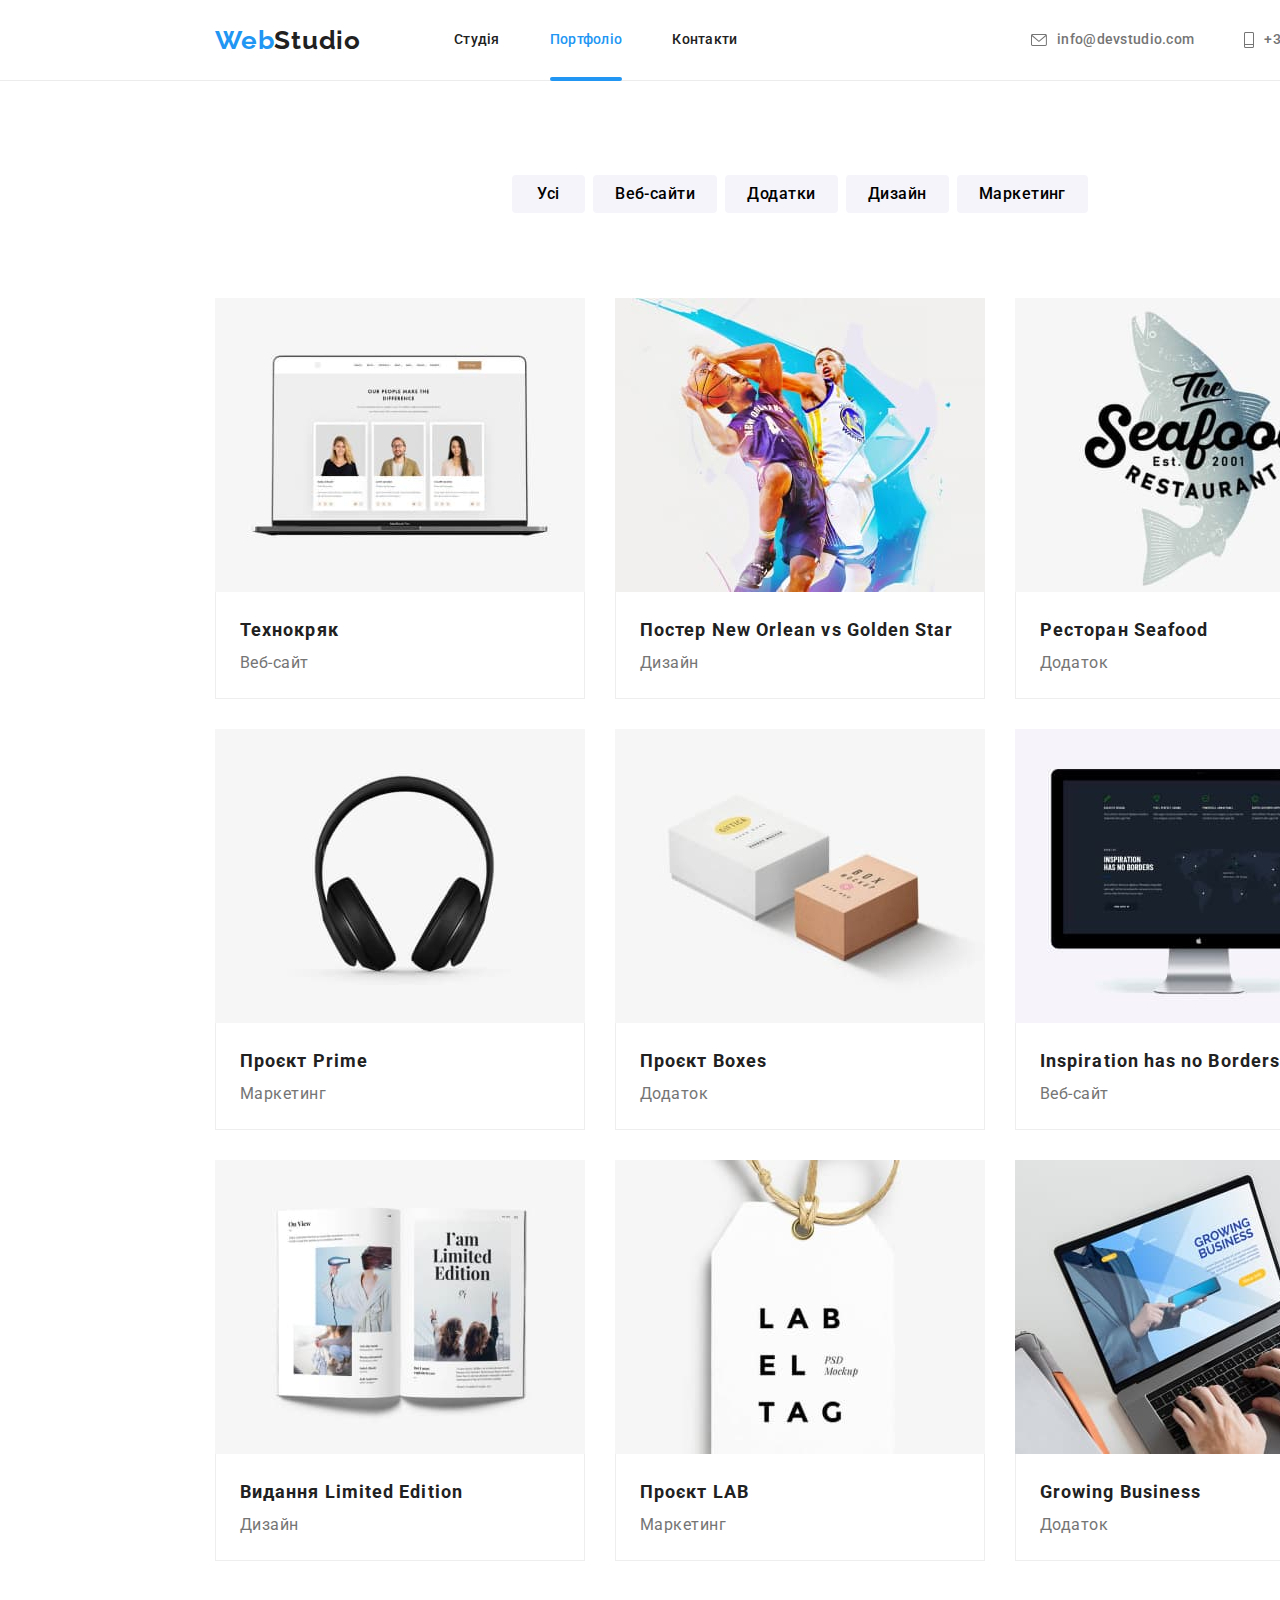
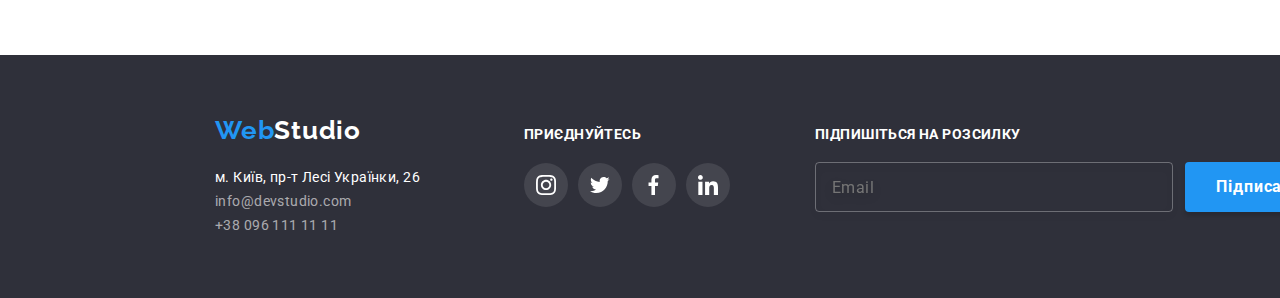
==== portfolio.html @ 8584653d "start" ====
<!DOCTYPE html>
<html lang="uk">
  <head>
    <meta charset="UTF-8" />
    <meta http-equiv="X-UA-Compatible" content="IE=edge" />
    <meta name="viewport" content="width=device-width, initial-scale=1.0" />
    <title>Студія</title>
    <link
      href="https://fonts.googleapis.com/css2?family=Raleway:wght@700&family=Roboto:wght@400;500;700;900&display=swap"
      rel="stylesheet"
    />
    <link
      rel="stylesheet"
      href="https://cdnjs.cloudflare.com/ajax/libs/modern-normalize/1.1.0/modern-normalize.min.css"
    />
    <link rel="stylesheet" href="./css/main.min.css" />
  </head>
  <body>

    <!-------------------------- Header *** Меню навігації ------------------------->

    <header class="header">
      <div class="header__container">
        <a href="./index.html" class="logo"
          ><span class="logo--accent">Web</span>Studio</a
        >
        <nav>
          <ul class="list nav">
            <li class="nav__item">
              <a href="./index.html" class="nav__link">Студія</a>
            </li>
            <li class="nav__item">
              <a href="./portfolio.html" class="nav__link nav__link--current"
                >Портфоліо</a
              >
            </li>
            <li class="nav__item"><a href="" class="nav__link">Контакти</a></li>
          </ul>
        </nav>

        <ul class="list contacts-head">
          <li class="contacts-head__item">
            <a href="mailto:info@devstudio.com" class="contacts-head__link">
              <svg class="contacts-head__icon" width="16" height="12">
                <use href="./images/icons.svg#icon-envelope"></use>
              </svg>
              info@devstudio.com
            </a>
          </li>
          <li class="contacts-head__item">
            <a href="tel:+380961111111" class="contacts-head__link">
              <svg class="contacts-head__icon" width="10" height="16">
                <use href="./images/icons.svg#icon-mobile"></use>
              </svg>
              +38 096 111 11 11
            </a>
          </li>
        </ul>
      </div>
    </header>
    <main>

      <!-------------------------- Filter *** Фільтри - 5 кнопок -------------------------------->

      <section class="projects-section">
        <div class="filter">
          <h1 hidden>Наші проєкти</h1>
          <ul class="filter__list">
            <li class="filter__item">
              <button type="button" class="filter__button">Усі</button>
            </li>
            <li class="filter__item">
              <button type="button" class="filter__button">Веб-сайти</button>
            </li>
            <li class="filter__item">
              <button type="button" class="filter__button">Додатки</button>
            </li>
            <li class="filter__item">
              <button type="button" class="filter__button">Дизайн</button>
            </li>
            <li class="filter__item">
              <button type="button" class="filter__button">Маркетинг</button>
            </li>
          </ul>
        </div>
<!-------------------------------- Portfolio ------------------------------------------->

        <div class="projects">
          <ul class="projects__list">
            <li class="projects__item">
              <a href="" class="projects__link">
                <!-- Картинка 1 -->
                <div class="projects__thumb">
                  <img
                    src="./images/tehnocryak.jpg"
                    alt="Технокряк"
                    width="370"
                    height="294"
                    class="projects__img"
                  />
                  <p class="projects__overlay">
                    Ресурс пропонує комплексні пропозиції з різним рівнем
                    функціоналу та сервісів. Все це дозволить відвідувачу
                    отримати вичерпні відомості про компанію чи приватну особу.
                  </p>
                </div>
                <div class="projects__border">
                  <h2 class="projects__title">Технокряк</h2>
                  <p class="projects__text">Веб-сайт</p>
                </div>
              </a>
            </li>
            <li class="projects__item">
              <a href="" class="projects__link">
                <!-- Картинка 2 -->
                <div class="projects__thumb">
                  <img
                    src="./images/poster.jpg"
                    alt="New Orlean vs Golden Star"
                    width="370"
                    height="294"
                    class="projects__img"
                  />
                  <p class="projects__overlay">
                    Ресурс пропонує комплексні пропозиції з різним рівнем
                    функціоналу та сервісів. Все це дозволить відвідувачу
                    отримати вичерпні відомості про компанію чи приватну особу.
                  </p>
                </div>
                <div class="projects__border">
                  <h2 class="projects__title">
                    Постер New Orlean vs Golden Star
                  </h2>
                  <p class="projects__text">Дизайн</p>
                </div>
              </a>
            </li>
            <li class="projects__item">
              <a href="" class="projects__link">
                <!-- Картинка 3 -->
                <div class="projects__thumb">
                  <img
                    src="./images/restaurant.jpg"
                    alt="Ресторан Seafood"
                    width="370"
                    height="294"
                    class="projects__img"
                  />
                  <p class="projects__overlay">
                    Ресурс пропонує комплексні пропозиції з різним рівнем
                    функціоналу та сервісів. Все це дозволить відвідувачу
                    отримати вичерпні відомості про компанію чи приватну особу.
                  </p>
                </div>
                <div class="projects__border">
                  <h2 class="projects__title">Ресторан Seafood</h2>
                  <p class="projects__text">Додаток</p>
                </div>
              </a>
            </li>
            <li class="projects__item">
              <a href="" class="projects__link">
                <!-- Картинка 4 -->
                <div class="projects__thumb">
                  <img
                    src="./images/prime.jpg"
                    alt="Проєкт Prime"
                    width="370"
                    height="294"
                    class="projects__img"
                  />
                  <p class="projects__overlay">
                    Ресурс пропонує комплексні пропозиції з різним рівнем
                    функціоналу та сервісів. Все це дозволить відвідувачу
                    отримати вичерпні відомості про компанію чи приватну особу.
                  </p>
                </div>
                <div class="projects__border">
                  <h2 class="projects__title">Проєкт Prime</h2>
                  <p class="projects__text">Маркетинг</p>
                </div>
              </a>
            </li>
            <li class="projects__item">
              <a href="" class="projects__link">
                <!-- Картинка 5 -->
                <div class="projects__thumb">
                  <img
                    src="./images/boxes.jpg"
                    alt="Проєкт Boxes"
                    width="370"
                    height="294"
                    class="projects__img"
                  />
                  <p class="projects__overlay">
                    Ресурс пропонує комплексні пропозиції з різним рівнем
                    функціоналу та сервісів. Все це дозволить відвідувачу
                    отримати вичерпні відомості про компанію чи приватну особу.
                  </p>
                </div>
                <div class="projects__border">
                  <h2 class="projects__title">Проєкт Boxes</h2>
                  <p class="projects__text">Додаток</p>
                </div>
              </a>
            </li>
            <li class="projects__item">
              <a href="" class="projects__link">
                <!-- Картинка 6 -->
                <div class="projects__thumb">
                  <img
                    src="./images/borders.jpg"
                    alt="Inspiration has no Borders"
                    width="370"
                    height="294"
                    class="projects__img"
                  />
                  <p class="projects__overlay">
                    Ресурс пропонує комплексні пропозиції з різним рівнем
                    функціоналу та сервісів. Все це дозволить відвідувачу
                    отримати вичерпні відомості про компанію чи приватну особу.
                  </p>
                </div>
                <div class="projects__border">
                  <h2 class="projects__title">Inspiration has no Borders</h2>
                  <p class="projects__text">Веб-сайт</p>
                </div>
              </a>
            </li>
            <li class="projects__item">
              <a href="" class="projects__link">
                <!-- Картинка 7 -->
                <div class="projects__thumb">
                  <img
                    src="./images/edition.jpg"
                    alt="Видання Limited Edition"
                    width="370"
                    height="294"
                    class="projects__img"
                  />
                  <p class="projects__overlay">
                    Ресурс пропонує комплексні пропозиції з різним рівнем
                    функціоналу та сервісів. Все це дозволить відвідувачу
                    отримати вичерпні відомості про компанію чи приватну особу.
                  </p>
                </div>
                <div class="projects__border">
                  <h2 class="projects__title">Видання Limited Edition</h2>
                  <p class="projects__text">Дизайн</p>
                </div>
              </a>
            </li>
            <li class="projects__item">
              <a href="" class="projects__link">
                <!-- Картинка 8 -->
                <div class="projects__thumb">
                  <img
                    src="./images/lab.jpg"
                    alt="Проєкт LAB"
                    width="370"
                    height="294"
                    class="projects__img"
                  />
                  <p class="projects__overlay">
                    Ресурс пропонує комплексні пропозиції з різним рівнем
                    функціоналу та сервісів. Все це дозволить відвідувачу
                    отримати вичерпні відомості про компанію чи приватну особу.
                  </p>
                </div>
                <div class="projects__border">
                  <h2 class="projects__title">Проєкт LAB</h2>
                  <p class="projects__text">Маркетинг</p>
                </div>
              </a>
            </li>
            <li class="projects__item">
              <a href="" class="projects__link">
                <!-- Картинка 9 -->
                <div class="projects__thumb">
                  <img
                    src="./images/business.jpg"
                    alt="Growing Business"
                    width="370"
                    height="294"
                    class="projects__img"
                  />
                  <p class="projects__overlay">
                    Ресурс пропонує комплексні пропозиції з різним рівнем
                    функціоналу та сервісів. Все це дозволить відвідувачу
                    отримати вичерпні відомості про компанію чи приватну особу.
                  </p>
                </div>
                <div class="projects__border">
                  <h2 class="projects__title">Growing Business</h2>
                  <p class="projects__text">Додаток</p>
                </div>
              </a>
            </li>
          </ul>
        </div>
      </section>
    </main>

        <!----------------------- Футер-Контакти ----------------------------->

    <footer class="page-footer">
      <div class="page-footer__container">
        <!-- Контактні дані -->
        <div class="address">
          <a href="./index.html" class="logo logo--footer">
            <span class="logo--accent">Web</span>Studio</a
          >
          <address>
            <ul class="address__list">
              <li>
                <a
                  href="https://goo.gl/maps/XMncbi9ji453G5f37"
                  target="_blank"
                  rel="noopener noreferrer"
                  class="address__link"
                >
                  м. Київ, пр-т Лесі Українки, 26
                </a>
              </li>
              <li>
                <a href="mailto:info@devstudio.com" class="address__item"
                  >info@devstudio.com</a
                >
              </li>
              <li>
                <a href="tel:+380961111111" class="address__item"
                  >+38 096 111 11 11</a
                >
              </li>
            </ul>
          </address>
        </div>
        <!-- Приєднуйтесь -->
        <div class="join">
          <p class="join__text">Приєднуйтесь</p>
          <ul class="icons">
            <li class="icons__list">
              <a href="" class="icons__link">
                <svg class="icons__svg">
                  <use href="./images/icons.svg#icon-instagram"></use>
                </svg>
              </a>
            </li>
            <li class="icons__list">
              <a href="" class="icons__link">
                <svg class="icons__svg">
                  <use href="./images/icons.svg#icon-twitter"></use>
                </svg>
              </a>
            </li>
            <li class="icons__list">
              <a href="" class="icons__link">
                <svg class="icons__svg">
                  <use href="./images/icons.svg#icon-facebook"></use>
                </svg>
              </a>
            </li>
            <li class="icons__list">
              <a href="" class="icons__link">
                <svg class="icons__svg">
                  <use href="./images/icons.svg#icon-linkedin"></use>
                </svg>
              </a>
            </li>
          </ul>
        </div>
        <!-- Підписка в футері -->
        <div class="subscription">
          <p class="subscription__text">Підпишіться на розсилку</p>
          <form class="subscription__form">
            <input
              class="subscription__input"
              name="user-email"
              type="email"
              placeholder="Email"
            />
            <button class="subscription__button" type="submit">
              Підписатися
              <svg class="subscription__icon">
                <use href="./images/icons.svg#icon-send"></use>
              </svg>
            </button>
          </form>
        </div>
      </div>
    </footer>
  </body>
</html>
---- css/main.min.css ----
.projects,.filter,.page-footer__container,.clients__list,.team__list,.services__list,.benefits__list,.header__container{display:flex;width:1200px;padding-left:15px;padding-right:15px;margin:0 auto;align-items:center;justify-content:center}.clients__list,.team__list,.services__list,.benefits__list,.contacts-head,.nav{display:flex;margin-top:0;margin-bottom:0;list-style:none}.projects-section,.clients,.team,.services,.benefits{padding-top:94px;padding-bottom:94px}.clients__title,.team__title,.services__title{margin-top:0;margin-bottom:50px;font-size:36px;line-height:1.17;text-align:center;letter-spacing:.03em}body{display:block;width:1600px;margin-left:auto;margin-right:auto;color:var(--primary-text-color);font-family:"Roboto",-apple-system,BlinkMacSystemFont,roboto,arial,sans-serif}h1,h2,h3,h4,h5,h6,p,ul{margin:0;padding:0}.header{border-bottom:1px solid #ececec}.logo{font-family:Raleway;text-decoration:none;font-weight:700;font-size:26px;line-height:1.19;letter-spacing:.03em;color:#212121;margin-right:93px}.logo--accent{color:#2196f3}.logo--footer{margin-bottom:20px;color:#fff}.nav{padding-left:0}.nav__item{display:flex;position:relative;margin-left:50px}.nav__item:nth-child(1){margin-left:0}.nav__link{display:block;padding-top:32px;padding-bottom:32px;font-weight:500;font-size:14px;line-height:1.14;text-decoration:none;letter-spacing:.02em;color:#212121;transition:color 250ms cubic-bezier(0.4, 0, 0.2, 1)}.nav__link--current{color:#2196f3}.nav__link--current::after{content:"";position:absolute;bottom:0;right:0;transform:translateY(25%);height:4px;width:100%;background:#2196f3;border-radius:2px}.contacts-head{margin-left:auto}.contacts-head__item{display:flex;position:relative;margin-left:50px}.contacts-head__item:nth-child(1){margin-left:0}.contacts-head__link{display:flex;padding-top:32px;padding-bottom:32px;font-weight:500;font-size:14px;line-height:1.14;text-decoration:none;color:#757575;letter-spacing:.02em;align-items:center}.contacts-head__link:hover,.contacts-head__link:focus{color:#2196f3}.contacts-head__icon{fill:currentColor;margin-right:10px;padding:0;margin-bottom:0;transition:color 250ms cubic-bezier(0.4, 0, 0.2, 1)}.contacts-head__icon:hover,.contacts-head__icon:focus{fill:#2196f3}.hero{max-width:1600px;padding:200px 0;height:600px;background-color:#c4c4c4;background-image:linear-gradient(to right, rgba(47, 48, 58, 0.4), rgba(47, 48, 58, 0.4)),url("../images/hero-photo.jpg");background-repeat:no-repeat;text-align:center}.hero__title{max-width:696px;margin:0 auto 30px;color:#fff;text-transform:uppercase;font-weight:900;font-size:44px;line-height:1.36;letter-spacing:.06em}.hero__button{padding:10px 32px;background-color:#2196f3;color:#fff;font-weight:700;font-size:16px;line-height:1.88;letter-spacing:.06em;font-family:inherit;cursor:pointer;box-shadow:0px 4px 4px rgba(0,0,0,.15);border-radius:4px;border:none;transition:background-color 250ms cubic-bezier(0.4, 0, 0.2, 1)}.hero__button:hover,.hero__button:focus{background-color:#188ce8}.benefits{padding-bottom:0}.benefits__list{align-items:start}.benefits__item{width:270px;padding:0;margin-left:30px}.benefits__item:nth-child(1){margin-left:0}.benefits__icons-container{display:flex;background-color:#f5f4fa;width:270px;height:120px;margin-bottom:30px}.benefits__icon{display:block;margin:auto;width:70px;height:70px}.benefits__title{margin-top:0;margin-bottom:10px;font-size:14px;line-height:1.14;text-transform:uppercase;letter-spacing:.03em}.benefits__text{margin-top:0;margin-bottom:0;color:#757575;font-size:14px;line-height:1.71;letter-spacing:.03em}.services__item{position:relative;margin-left:30px}.services__item:nth-child(1){margin-left:0}.services__img{display:block}.services__text{position:absolute;width:100%;bottom:0;padding-top:27px;padding-bottom:27px;font-weight:700;font-size:14px;line-height:16px;text-align:center;letter-spacing:.03em;text-transform:uppercase;color:#fff;background-color:rgba(47,48,58,.8)}.team{background-color:#f5f4fa}.team__item{background:#fff;box-shadow:0px 1px 3px rgba(0,0,0,.12),0px 1px 1px rgba(0,0,0,.14),0px 2px 1px rgba(0,0,0,.2);border-radius:0px 0px 4px 4px;text-align:center;padding-bottom:30px;margin-left:30px}.team__item:nth-child(1){margin-left:0}.team__img{margin-bottom:30px}.team__name{margin-top:0;margin-bottom:10px;font-weight:500;font-size:16px;line-height:1.19;letter-spacing:.03em}.team__direct{margin-top:0;margin-bottom:16px;font-size:16px;line-height:1.19;letter-spacing:.03em}.icons{display:flex;margin-left:auto;margin-right:auto;padding-left:32px;padding-right:32px;list-style:none}.join .icons{padding-left:0;padding-right:0}.icons__list{border-radius:50%;margin-left:10px}.icons__list:nth-child(1){margin-left:0}.icons__link{display:flex;align-items:center;justify-content:center;margin:0 auto;text-decoration:none;width:44px;height:44px;color:#afb1b8;border-radius:50%;transition:background-color 250ms cubic-bezier(0.4, 0, 0.2, 1),color 250ms cubic-bezier(0.4, 0, 0.2, 1)}.icons__link:hover,.icons__link:focus{background-color:#2196f3;color:#fff}.join .icons__link{color:#fff;background-color:rgba(255,255,255,.1);border-radius:50%;transition:background-color 250ms cubic-bezier(0.4, 0, 0.2, 1),color 250ms cubic-bezier(0.4, 0, 0.2, 1)}.join .icons__link:hover,.join .icons__link:focus{background-color:#2196f3;color:#fff}.icons__svg{width:20px;height:20px;align-items:center;fill:currentColor}.clients__item{margin-left:30px}.clients__item:nth-child(1){margin-left:0}.clients__link{display:flex;align-items:center;justify-content:center;width:170px;height:92px;color:#afb1b8;border:1px solid;border-radius:4px;transition:color 250ms cubic-bezier(0.4, 0, 0.2, 1)}.clients__link:hover,.clients__link:focus{color:#2196f3}.clients__icon{fill:currentColor}.page-footer{padding-top:60px;padding-bottom:60px;background-color:#2f303a}.page-footer__container{justify-content:start;align-items:baseline}.address{display:flex;flex-direction:column;align-items:start;margin-right:70px;margin-left:0}.address__list{padding-left:0;margin-top:0;margin-bottom:0;font-size:14px;line-height:1.71;letter-spacing:.03em;font-style:normal;list-style:none}.address__link{color:#fff;text-decoration:none;transition:color 250ms cubic-bezier(0.4, 0, 0.2, 1)}.address__link:hover,.address__link:focus{color:#2196f3}.address__item{color:rgba(255,255,255,.6);text-decoration:none;transition:color 250ms cubic-bezier(0.4, 0, 0.2, 1)}.address__item:hover,.address__item:focus{color:#2196f3}.join{display:flex;flex-direction:column}.join__text{text-transform:uppercase;color:#fff;font-weight:700;font-size:14px;line-height:1.14;letter-spacing:.03em;margin-bottom:20px}.subscription{display:flex;flex-direction:column;margin-left:auto}.subscription__text{margin-bottom:20px;font-weight:700;font-size:14px;line-height:16px;letter-spacing:.03em;text-transform:uppercase;color:#fff}.subscription__form{display:flex;align-items:center}.subscription__input{width:358px;height:50px;margin-right:12px;padding-left:16px;border:1px solid rgba(255,255,255,.3);filter:drop-shadow(0px 4px 4px rgba(0, 0, 0, 0.15));border-radius:4px;background-color:rgba(0,0,0,0);font-weight:400;font-size:16px;line-height:1.25;letter-spacing:.03em;color:rgba(255,255,255,.6);outline:none}.subscription__button{display:flex;align-items:center;justify-content:center;text-align:center;width:200px;height:50px;padding:10px 28px;box-shadow:0px 4px 4px rgba(0,0,0,.15);border:none;border-radius:4px;background-color:#2196f3;font-weight:700;font-size:16px;line-height:1.88;letter-spacing:.06em;color:#fff;cursor:pointer}.subscription__button:hover,.subscription__button:focus{background:#188ce8;box-shadow:0px 4px 4px rgba(0,0,0,.15);border-radius:4px}.subscription__icon{margin-left:10px;width:24px;height:24px;fill:currentColor}.backdrop{position:fixed;top:0;left:0;width:100%;height:100%;background-color:rgba(0,0,0,.2);opacity:1;transition:opacity 250ms cubic-bezier(0.4, 0, 0.2, 1)}.backdrop--hidden{opacity:0;pointer-events:none}.modal{position:absolute;top:50%;left:50%;transform:translate(-50%, -50%) scale(1);width:528px;background-color:#fff;box-shadow:0px 1px 3px rgba(0,0,0,.12),0px 1px 1px rgba(0,0,0,.14),0px 2px 1px rgba(0,0,0,.2);border-radius:4px;transition:transform 250ms cubic-bezier(0.4, 0, 0.2, 1)}.backdrop--hidden .modal{position:absolute;top:50%;left:50%;transform:translate(-50%, -50%) scale(0) rotateZ(0deg)}.close{position:absolute;top:8px;right:8px;width:30px;height:30px;background-color:#fff;border:1px solid rgba(0,0,0,.1);border-radius:50%;display:flex;transition:fill 250ms cubic-bezier(0.4, 0, 0.2, 1);cursor:pointer}.close__icon{margin:auto;width:11px;height:11px;right:50%;align-items:center;cursor:pointer}.close:hover .close__icon,.close:focus .close__icon{fill:#2196f3}.form{padding:40px}.form__title{display:block;text-align:center;font-weight:700;font-size:20px;line-height:23px;letter-spacing:.03em;margin-bottom:12px}.form__field{position:relative;display:flex;flex-direction:column;margin-bottom:10px}.form__label{font-weight:400;font-size:12px;line-height:1.17;letter-spacing:.01em;color:#757575;margin-bottom:4px}.form__input{height:40px;border:1px solid rgba(33,33,33,.2);border-radius:4px;padding-left:42px}.form__input:hover{border-color:#2196f3;cursor:pointer}.form__input:focus{outline:1px solid #2196f3}.form__icon{position:absolute;top:50%;left:12px;width:18px;height:18px}.form .form__input:hover+.form__icon{fill:#2196f3}.form__comment{display:flex;flex-direction:column;width:100%}.form__textarea{width:100%;height:120px;padding:12px 16px;margin-bottom:20px;border:1px solid rgba(33,33,33,.2);border-radius:4px;font-weight:400;font-size:12px;line-height:1.17;letter-spacing:.01em;resize:none}.form__textarea::-moz-placeholder{color:rgba(117,117,117,.5)}.form__textarea:-ms-input-placeholder{color:rgba(117,117,117,.5)}.form__textarea::placeholder{color:rgba(117,117,117,.5)}.form__textarea:hover{border-color:#2196f3}.form__textarea:focus{border-color:#2196f3}.form__button{display:block;width:200px;height:50px;margin-left:auto;margin-right:auto;font-weight:700;font-size:16px;line-height:1.88;letter-spacing:.06em;color:#fff;background:#2196f3;box-shadow:0px 4px 4px rgba(0,0,0,.15);border:none;border-radius:4px;cursor:pointer;transition:background-color 250ms cubic-bezier(0.4, 0, 0.2, 1)}.form__button:hover,.form__button:focus{background:#188ce8;box-shadow:0px 4px 4px rgba(0,0,0,.15)}.checkbox{position:relative;display:flex;justify-content:center;margin-bottom:30px;transition:transform 250ms cubic-bezier(0.4, 0, 0.2, 1);font-weight:400;font-size:14px;line-height:1.71;letter-spacing:.03em;color:#757575}.checkbox__input{-webkit-appearance:none;-moz-appearance:none;appearance:none;margin-right:12px}.checkbox__icon{position:absolute;top:4px;left:25px;transform:translate(-50%);width:16px;height:15px;border:2px solid #212121;border-radius:2px;fill:#fff}.checkbox__input:checked~.checkbox__icon{fill:#fff;background-color:#2196f3;border-color:#2196f3}.checkbox__link{color:#2196f3}.filter{margin-bottom:50px}.filter__list{display:flex;padding:0;margin-bottom:35px;list-style:none}.filter__item{margin-left:8px}.filter__item:nth-child(1){margin-left:0}.filter__button{padding:6px 22px;min-width:73px;font-weight:500;font-size:16px;line-height:1.62;letter-spacing:.03em;background-color:#f5f4fa;border:none;border-radius:4px;cursor:pointer;transition:color 250ms cubic-bezier(0.4, 0, 0.2, 1),background-color 250ms cubic-bezier(0.4, 0, 0.2, 1),box-shadow 250ms cubic-bezier(0.4, 0, 0.2, 1)}.filter__button:hover,.filter__button:focus{color:#fff;background-color:#2196f3;box-shadow:0px 3px 1px rgba(0,0,0,.1),0px 1px 2px rgba(0,0,0,.08),0px 2px 2px rgba(0,0,0,.12)}.projects__list{display:flex;flex-wrap:wrap;padding-left:0;margin-top:0;margin-bottom:0;list-style:none}.projects__item{width:calc((100% - 60px)/3);margin-right:30px;margin-bottom:30px;transition:box-shadow 250ms cubic-bezier(0.4, 0, 0.2, 1)}.projects__item:nth-child(3n){margin-right:0}.projects__item:nth-last-child(-n+3){margin-bottom:0}.projects__item:hover,.projects__item:focus{box-shadow:0px 1px 1px rgba(0,0,0,.12),0px 4px 4px rgba(0,0,0,.06),1px 4px 6px rgba(0,0,0,.16)}.projects__link{text-decoration:none}.projects__thumb{position:relative;overflow:hidden}.projects__img{display:block}.projects__overlay{position:absolute;top:0;left:0;width:100%;height:100%;transform:translateY(100%);transition:transform 250ms cubic-bezier(0.4, 0, 0.2, 1);padding:63px 24px;font-size:18px;line-height:1.56;letter-spacing:.03em;opacity:0;color:#fff;background:rgba(33,150,243,.9)}.projects__link:hover .projects__overlay,.projects__link:focus .projects__overlay{transform:translatey(0);opacity:1}.projects__border{border-right:1px solid #eee;border-left:1px solid #eee;border-bottom:1px solid #eee;padding:20px 24px}.projects__title{margin:0;font-size:18px;line-height:2;letter-spacing:.06em;color:#212121}.projects__text{margin:0;font-size:16px;line-height:1.88;letter-spacing:.03em;color:#757575}/*# sourceMappingURL=main.min.css.map */
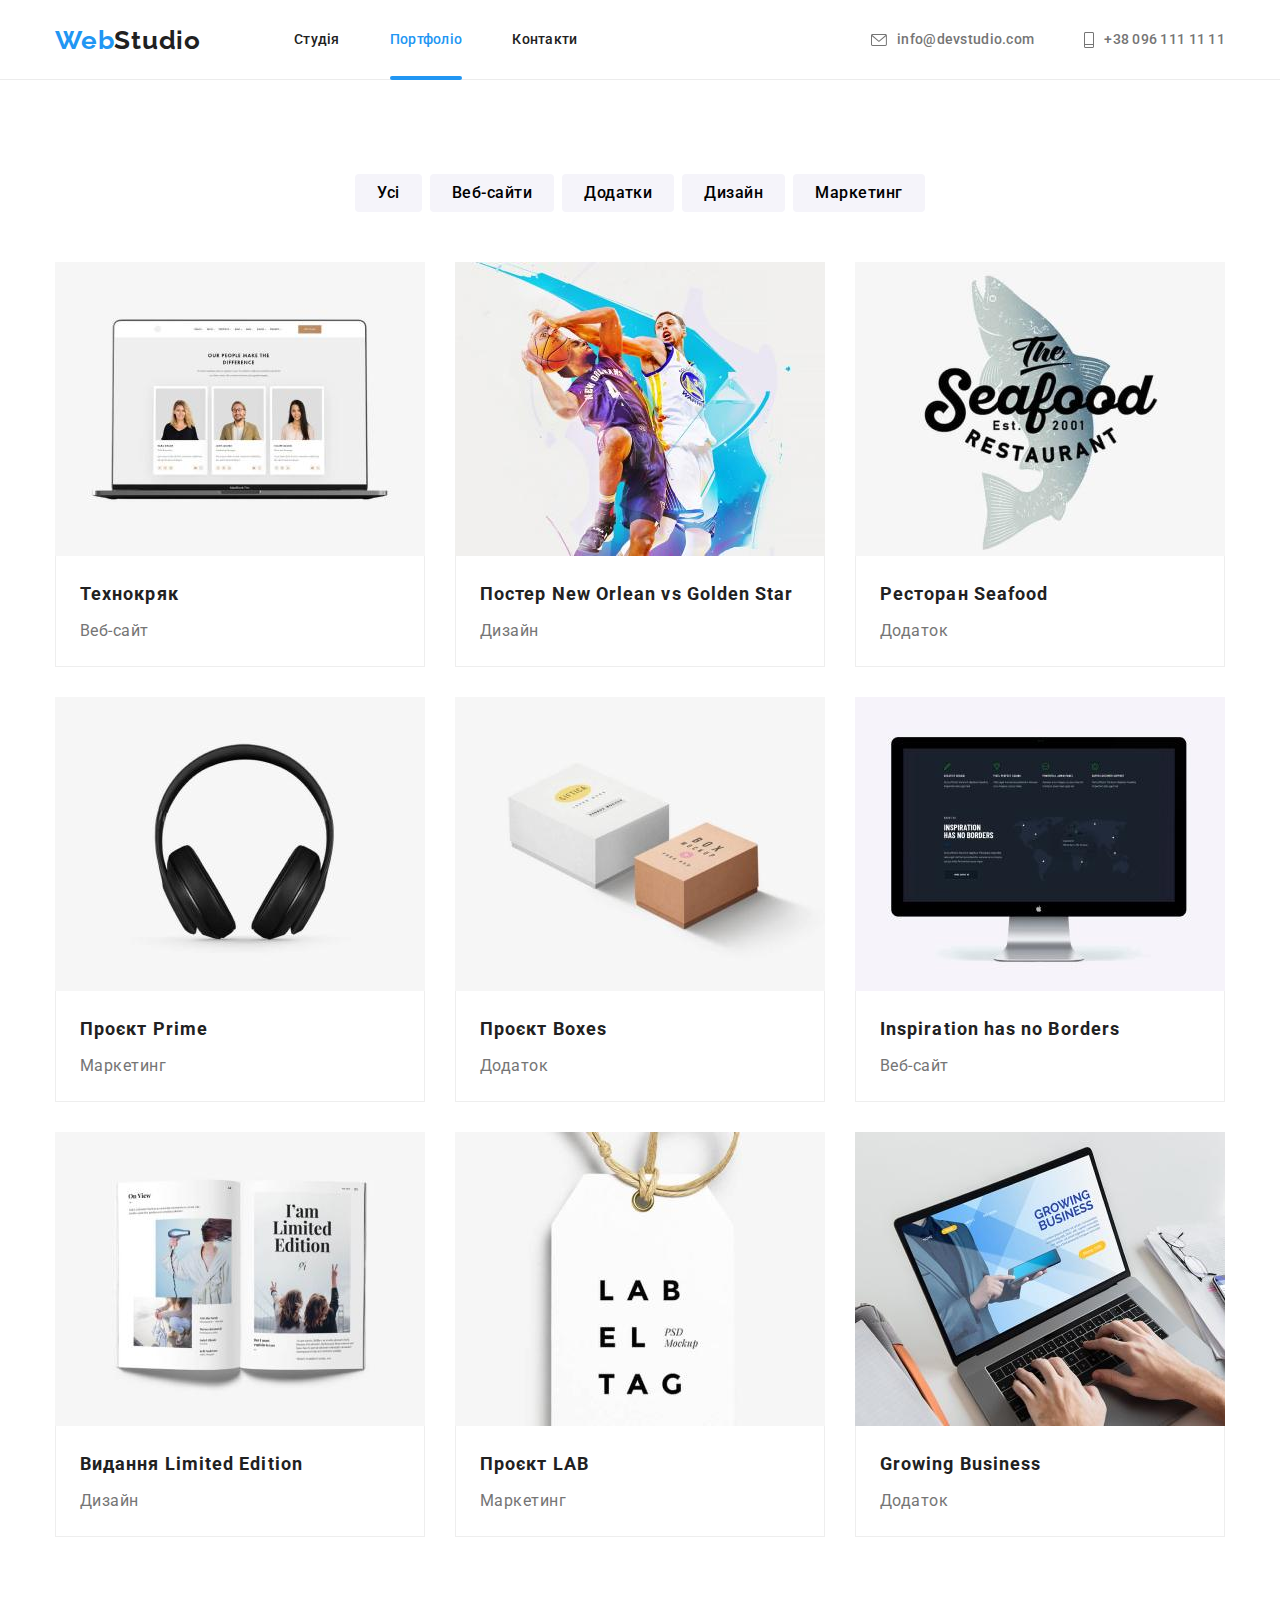
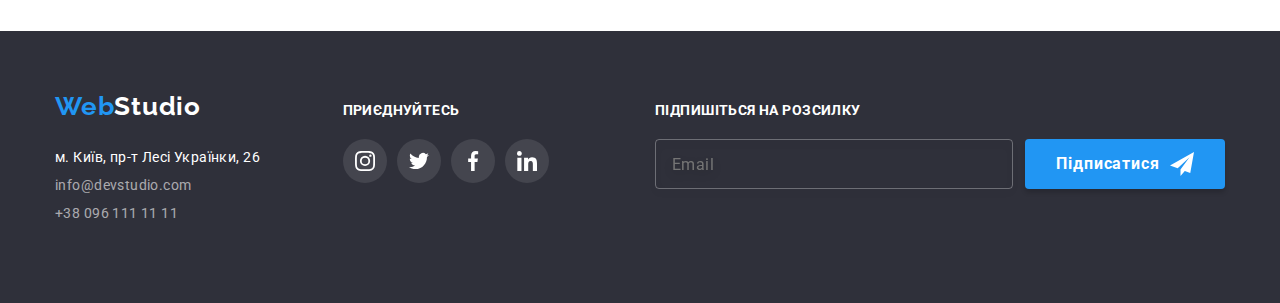
==== commit 10ffe6e0: "2" ====
--- a/portfolio.html
+++ b/portfolio.html
@@ -16,16 +16,33 @@
     <link rel="stylesheet" href="./css/main.min.css" />
   </head>
   <body>
-
-    <!-------------------------- Header *** Меню навігації ------------------------->
-
+    <!-- Navigation-->
     <header class="header">
       <div class="header__container">
         <a href="./index.html" class="logo"
           ><span class="logo--accent">Web</span>Studio</a
         >
+        <button
+          type="button"
+          class="menu-toggle js-open-menu"
+          data-menu-button
+          aria-expanded="false"
+        >
+          <!-- class="menu-button is-open" -->
+          <svg
+            class="menu-toggle__icon"
+            width="40"
+            height="40"
+            aria-label="Перемикач мобільного меню"
+          >
+            <use
+              class="menu-button__open"
+              href="./images/icons.svg#icon-menu"
+            ></use>
+          </svg>
+        </button>
         <nav>
-          <ul class="list nav">
+          <ul class="nav">
             <li class="nav__item">
               <a href="./index.html" class="nav__link">Студія</a>
             </li>
@@ -34,15 +51,16 @@
                 >Портфоліо</a
               >
             </li>
-            <li class="nav__item"><a href="" class="nav__link">Контакти</a></li>
+            <li class="nav__item">
+              <a href="#" class="nav__link">Контакти</a>
+            </li>
           </ul>
         </nav>
-
-        <ul class="list contacts-head">
+        <ul class="contacts-head">
           <li class="contacts-head__item">
             <a href="mailto:info@devstudio.com" class="contacts-head__link">
               <svg class="contacts-head__icon" width="16" height="12">
-                <use href="./images/icons.svg#icon-envelope"></use>
+                <use href="./images/icons.svg#icon-mail"></use>
               </svg>
               info@devstudio.com
             </a>
@@ -50,21 +68,75 @@
           <li class="contacts-head__item">
             <a href="tel:+380961111111" class="contacts-head__link">
               <svg class="contacts-head__icon" width="10" height="16">
-                <use href="./images/icons.svg#icon-mobile"></use>
+                <use href="./images/icons.svg#icon-tel"></use>
               </svg>
               +38 096 111 11 11
             </a>
+          </li>
+        </ul>
+      </div>
+      <!-- Mobile menu -->
+      <div class="menu-container js-menu-container" id="mobile-menu">
+        <button class="menu-toggle js-close-menu">
+          <svg
+            class="menu-toggle__icon"
+            width="40"
+            height="40"
+            aria-label="Перемикач мобільного меню"
+          >
+            <use
+              class="menu-button__cross"
+              href="./images/icons.svg#icon-close_menu"
+            ></use>
+          </svg>
+        </button>
+        <ul class="mobile-menu">
+          <li class="mobile-menu__item">
+            <a href="./index.html" class="mobile-menu__link">Студія</a>
+          </li>
+          <li class="mobile-menu__item">
+            <a
+              href="./portfolio.html"
+              class="mobile-menu__link mobile-menu__link--current"
+              >Портфоліо</a
+            >
+          </li>
+          <li class="mobile-menu__item">
+            <a href="#" class="mobile-menu__link">Контакти</a>
+          </li>
+        </ul>
+        <ul class="contacts-menu">
+          <li class="contacts-menu__item">
+            <a href="tel:+380961111111" class="contacts-menu__tel">
+              +38 096 111 11 11
+            </a>
+          </li>
+          <li class="contacts-menu__item">
+            <a href="mailto:info@devstudio.com" class="contacts-menu__mail">
+              info@devstudio.com
+            </a>
+          </li>
+        </ul>
+        <ul class="social-menu">
+          <li class="social-menu__item">
+            <a href="#" class="social-menu__link">Instagram</a>
+          </li>
+          <li class="social-menu__item">
+            <a href="#" class="social-menu__link">Twitter</a>
+          </li>
+          <li class="social-menu__item">
+            <a href="#" class="social-menu__link">Facebook</a>
+          </li>
+          <li class="social-menu__item">
+            <a href="#" class="social-menu__link">LinkedIn</a>
           </li>
         </ul>
       </div>
     </header>
     <main>
-
-      <!-------------------------- Filter *** Фільтри - 5 кнопок -------------------------------->
-
       <section class="projects-section">
         <div class="filter">
-          <h1 hidden>Наші проєкти</h1>
+          <h1 class="visually-hidden">Наші проєкти</h1>
           <ul class="filter__list">
             <li class="filter__item">
               <button type="button" class="filter__button">Усі</button>
@@ -83,21 +155,36 @@
             </li>
           </ul>
         </div>
-<!-------------------------------- Portfolio ------------------------------------------->
-
         <div class="projects">
           <ul class="projects__list">
             <li class="projects__item">
-              <a href="" class="projects__link">
-                <!-- Картинка 1 -->
-                <div class="projects__thumb">
-                  <img
-                    src="./images/tehnocryak.jpg"
-                    alt="Технокряк"
-                    width="370"
-                    height="294"
-                    class="projects__img"
-                  />
+              <a href="#" class="projects__link">
+                <div class="projects__thumb">
+                  <picture>
+                    <source
+                      srcset="
+                        ./images/technokryak.jpg    1x,
+                        ./images/technokryak@2x.jpg 2x
+                      "
+                      media="(min-width: 1200px)"
+                    />
+                    <source
+                      srcset="
+                        ./images/technokryak-tablet.jpg    1x,
+                        ./images/technokryak-tablet@2x.jpg 2x
+                      "
+                      media="(min-width: 768px)"
+                    />
+                    <img
+                      srcset="
+                        ./images/technokryak-mobile.jpg    1x,
+                        ./images/technokryak-mobile@2x.jpg 2x
+                      "
+                      src="./images/technokryak-mobile.jpg"
+                      alt="Технокряк"
+                      class="projects__img"
+                    />
+                  </picture>
                   <p class="projects__overlay">
                     Ресурс пропонує комплексні пропозиції з різним рівнем
                     функціоналу та сервісів. Все це дозволить відвідувачу
@@ -111,16 +198,35 @@
               </a>
             </li>
             <li class="projects__item">
-              <a href="" class="projects__link">
-                <!-- Картинка 2 -->
-                <div class="projects__thumb">
-                  <img
-                    src="./images/poster.jpg"
-                    alt="New Orlean vs Golden Star"
-                    width="370"
-                    height="294"
-                    class="projects__img"
-                  />
+              <a href="#" class="projects__link">
+                <div class="projects__thumb">
+                  <picture>
+                    <source
+                      srcset="
+                        ./images/new-orlean.jpg    1x,
+                        ./images/new-orlean@2x.jpg 2x
+                      "
+                      media="(min-width: 1200px)"
+                    />
+
+                    <source
+                      srcset="
+                        ./images/new-orlean-tablet.jpg    1x,
+                        ./images/new-orlean-tablet@2x.jpg 2x
+                      "
+                      media="(min-width: 768px)"
+                    />
+
+                    <img
+                      srcset="
+                        ./images/new-orlean-mobile.jpg    1x,
+                        ./images/new-orlean-mobile@2x.jpg 2x
+                      "
+                      src="./images/new-orlean-mobile.jpg"
+                      alt="New Orlean vs Golden Star"
+                      class="projects__img"
+                    />
+                  </picture>
                   <p class="projects__overlay">
                     Ресурс пропонує комплексні пропозиції з різним рівнем
                     функціоналу та сервісів. Все це дозволить відвідувачу
@@ -136,16 +242,35 @@
               </a>
             </li>
             <li class="projects__item">
-              <a href="" class="projects__link">
-                <!-- Картинка 3 -->
-                <div class="projects__thumb">
-                  <img
-                    src="./images/restaurant.jpg"
-                    alt="Ресторан Seafood"
-                    width="370"
-                    height="294"
-                    class="projects__img"
-                  />
+              <a href="#" class="projects__link">
+                <div class="projects__thumb">
+                  <picture>
+                    <source
+                      srcset="
+                        ./images/seafood.jpg    1x,
+                        ./images/seafood@2x.jpg 2x
+                      "
+                      media="(min-width: 1200px)"
+                    />
+
+                    <source
+                      srcset="
+                        ./images/seafood-tablet.jpg    1x,
+                        ./images/seafood-tablet@2x.jpg 2x
+                      "
+                      media="(min-width: 768px)"
+                    />
+
+                    <img
+                      srcset="
+                        ./images/seafood-mobile.jpg    1x,
+                        ./images/seafood-mobile@2x.jpg 2x
+                      "
+                      src="./images/seafood-mobile.jpg"
+                      alt="Ресторан Seafood"
+                      class="projects__img"
+                    />
+                  </picture>
                   <p class="projects__overlay">
                     Ресурс пропонує комплексні пропозиції з різним рівнем
                     функціоналу та сервісів. Все це дозволить відвідувачу
@@ -159,16 +284,30 @@
               </a>
             </li>
             <li class="projects__item">
-              <a href="" class="projects__link">
-                <!-- Картинка 4 -->
-                <div class="projects__thumb">
-                  <img
-                    src="./images/prime.jpg"
-                    alt="Проєкт Prime"
-                    width="370"
-                    height="294"
-                    class="projects__img"
-                  />
+              <a href="#" class="projects__link">
+                <div class="projects__thumb">
+                  <picture>
+                    <source
+                      srcset="./images/prime.jpg 1x, ./images/prime@2x.jpg 2x"
+                      media="(min-width: 1200px)"
+                    />
+                    <source
+                      srcset="
+                        ./images/prime-tablet.jpg    1x,
+                        ./images/prime-tablet@2x.jpg 2x
+                      "
+                      media="(min-width: 768px)"
+                    />
+                    <img
+                      srcset="
+                        ./images/prime-mobile.jpg    1x,
+                        ./images/prime-mobile@2x.jpg 2x
+                      "
+                      src="./images/prime-mobile.jpg"
+                      alt="Проєкт Prime"
+                      class="projects__img"
+                    />
+                  </picture>
                   <p class="projects__overlay">
                     Ресурс пропонує комплексні пропозиції з різним рівнем
                     функціоналу та сервісів. Все це дозволить відвідувачу
@@ -182,16 +321,32 @@
               </a>
             </li>
             <li class="projects__item">
-              <a href="" class="projects__link">
-                <!-- Картинка 5 -->
-                <div class="projects__thumb">
-                  <img
-                    src="./images/boxes.jpg"
-                    alt="Проєкт Boxes"
-                    width="370"
-                    height="294"
-                    class="projects__img"
-                  />
+              <a href="#" class="projects__link">
+                <div class="projects__thumb">
+                  <picture>
+                    <source
+                      srcset="./images/boxes.jpg 1x, ./images/boxes@2x.jpg 2x"
+                      media="(min-width: 1200px)"
+                    />
+
+                    <source
+                      srcset="
+                        ./images/boxes-tablet.jpg    1x,
+                        ./images/boxes-tablet@2x.jpg 2x
+                      "
+                      media="(min-width: 768px)"
+                    />
+
+                    <img
+                      srcset="
+                        ./images/boxes-mobile.jpg    1x,
+                        ./images/boxes-mobile@2x.jpg 2x
+                      "
+                      src="./images/boxes-mobile.jpg"
+                      alt="Проєкт Boxes"
+                      class="projects__img"
+                    />
+                  </picture>
                   <p class="projects__overlay">
                     Ресурс пропонує комплексні пропозиції з різним рівнем
                     функціоналу та сервісів. Все це дозволить відвідувачу
@@ -205,16 +360,35 @@
               </a>
             </li>
             <li class="projects__item">
-              <a href="" class="projects__link">
-                <!-- Картинка 6 -->
-                <div class="projects__thumb">
-                  <img
-                    src="./images/borders.jpg"
-                    alt="Inspiration has no Borders"
-                    width="370"
-                    height="294"
-                    class="projects__img"
-                  />
+              <a href="#" class="projects__link">
+                <div class="projects__thumb">
+                  <picture>
+                    <source
+                      srcset="
+                        ./images/inspiration.jpg    1x,
+                        ./images/inspiration@2x.jpg 2x
+                      "
+                      media="(min-width: 1200px)"
+                    />
+
+                    <source
+                      srcset="
+                        ./images/inspiration-tablet.jpg    1x,
+                        ./images/inspiration-tablet@2x.jpg 2x
+                      "
+                      media="(min-width: 768px)"
+                    />
+
+                    <img
+                      srcset="
+                        ./images/inspiration-mobile.jpg    1x,
+                        ./images/inspiration-mobile@2x.jpg 2x
+                      "
+                      src="./images/inspiration-mobile.jpg"
+                      alt="Inspiration has no Borders"
+                      class="projects__img"
+                    />
+                  </picture>
                   <p class="projects__overlay">
                     Ресурс пропонує комплексні пропозиції з різним рівнем
                     функціоналу та сервісів. Все це дозволить відвідувачу
@@ -228,16 +402,35 @@
               </a>
             </li>
             <li class="projects__item">
-              <a href="" class="projects__link">
-                <!-- Картинка 7 -->
-                <div class="projects__thumb">
-                  <img
-                    src="./images/edition.jpg"
-                    alt="Видання Limited Edition"
-                    width="370"
-                    height="294"
-                    class="projects__img"
-                  />
+              <a href="#" class="projects__link">
+                <div class="projects__thumb">
+                  <picture>
+                    <source
+                      srcset="
+                        ./images/limited-edition.jpg    1x,
+                        ./images/limited-edition@2x.jpg 2x
+                      "
+                      media="(min-width: 1200px)"
+                    />
+
+                    <source
+                      srcset="
+                        ./images/limited-edition-tablet.jpg    1x,
+                        ./images/limited-edition-tablet@2x.jpg 2x
+                      "
+                      media="(min-width: 768px)"
+                    />
+
+                    <img
+                      srcset="
+                        ./images/limited-edition-mobile.jpg    1x,
+                        ./images/limited-edition-mobile@2x.jpg 2x
+                      "
+                      src="./images/limited-edition-mobile.jpg"
+                      alt="Видання Limited Edition"
+                      class="projects__img"
+                    />
+                  </picture>
                   <p class="projects__overlay">
                     Ресурс пропонує комплексні пропозиції з різним рівнем
                     функціоналу та сервісів. Все це дозволить відвідувачу
@@ -251,16 +444,30 @@
               </a>
             </li>
             <li class="projects__item">
-              <a href="" class="projects__link">
-                <!-- Картинка 8 -->
-                <div class="projects__thumb">
-                  <img
-                    src="./images/lab.jpg"
-                    alt="Проєкт LAB"
-                    width="370"
-                    height="294"
-                    class="projects__img"
-                  />
+              <a href="#" class="projects__link">
+                <div class="projects__thumb">
+                  <picture>
+                    <source
+                      srcset="./images/lab.jpg 1x, ./images/lab@2x.jpg 2x"
+                      media="(min-width: 1200px)"
+                    />
+                    <source
+                      srcset="
+                        ./images/lab-tablet.jpg    1x,
+                        ./images/lab-tablet@2x.jpg 2x
+                      "
+                      media="(min-width: 768px)"
+                    />
+                    <img
+                      srcset="
+                        ./images/lab-mobile.jpg    1x,
+                        ./images/lab-mobile@2x.jpg 2x
+                      "
+                      src="./images/lab-mobile.jpg"
+                      alt="Проєкт LAB"
+                      class="projects__img"
+                    />
+                  </picture>
                   <p class="projects__overlay">
                     Ресурс пропонує комплексні пропозиції з різним рівнем
                     функціоналу та сервісів. Все це дозволить відвідувачу
@@ -274,16 +481,34 @@
               </a>
             </li>
             <li class="projects__item">
-              <a href="" class="projects__link">
-                <!-- Картинка 9 -->
-                <div class="projects__thumb">
-                  <img
-                    src="./images/business.jpg"
-                    alt="Growing Business"
-                    width="370"
-                    height="294"
-                    class="projects__img"
-                  />
+              <a href="#" class="projects__link">
+                <div class="projects__thumb">
+                  <picture>
+                    <source
+                      srcset="
+                        ./images/growing-business.jpg    1x,
+                        ./images/growing-business@2x.jpg 2x
+                      "
+                      media="(min-width: 1200px)"
+                    />
+
+                    <source
+                      srcset="
+                        ./images/growing-business-tablet.jpg    1x,
+                        ./images/growing-business-tablet@2x.jpg 2x
+                      "
+                      media="(min-width: 768px)"
+                    />
+
+                    <img
+                      srcset="
+                        ./images/growing-business-mobile.jpg    1x,
+                        ./images/growing-business-mobile@2x.jpg 2x
+                      "
+                      alt="Growing Business"
+                      class="projects__img"
+                    />
+                  </picture>
                   <p class="projects__overlay">
                     Ресурс пропонує комплексні пропозиції з різним рівнем
                     функціоналу та сервісів. Все це дозволить відвідувачу
@@ -300,9 +525,7 @@
         </div>
       </section>
     </main>
-
-        <!----------------------- Футер-Контакти ----------------------------->
-
+    <!-- Footer -->
     <footer class="page-footer">
       <div class="page-footer__container">
         <!-- Контактні дані -->
@@ -340,28 +563,28 @@
           <p class="join__text">Приєднуйтесь</p>
           <ul class="icons">
             <li class="icons__list">
-              <a href="" class="icons__link">
+              <a href="#" class="icons__link">
                 <svg class="icons__svg">
                   <use href="./images/icons.svg#icon-instagram"></use>
                 </svg>
               </a>
             </li>
             <li class="icons__list">
-              <a href="" class="icons__link">
+              <a href="#" class="icons__link">
                 <svg class="icons__svg">
                   <use href="./images/icons.svg#icon-twitter"></use>
                 </svg>
               </a>
             </li>
             <li class="icons__list">
-              <a href="" class="icons__link">
+              <a href="#" class="icons__link">
                 <svg class="icons__svg">
                   <use href="./images/icons.svg#icon-facebook"></use>
                 </svg>
               </a>
             </li>
             <li class="icons__list">
-              <a href="" class="icons__link">
+              <a href="#" class="icons__link">
                 <svg class="icons__svg">
                   <use href="./images/icons.svg#icon-linkedin"></use>
                 </svg>
@@ -369,7 +592,7 @@
             </li>
           </ul>
         </div>
-        <!-- Підписка в футері -->
+        <!-- Підпишіться на розсилку -->
         <div class="subscription">
           <p class="subscription__text">Підпишіться на розсилку</p>
           <form class="subscription__form">
@@ -389,5 +612,6 @@
         </div>
       </div>
     </footer>
+    <script src="./js/mobile-menu.js"></script>
   </body>
 </html>--- a/css/main.min.css
+++ b/css/main.min.css
@@ -1 +1 @@
-.projects,.filter,.page-footer__container,.clients__list,.team__list,.services__list,.benefits__list,.header__container{display:flex;width:1200px;padding-left:15px;padding-right:15px;margin:0 auto;align-items:center;justify-content:center}.clients__list,.team__list,.services__list,.benefits__list,.contacts-head,.nav{display:flex;margin-top:0;margin-bottom:0;list-style:none}.projects-section,.clients,.team,.services,.benefits{padding-top:94px;padding-bottom:94px}.clients__title,.team__title,.services__title{margin-top:0;margin-bottom:50px;font-size:36px;line-height:1.17;text-align:center;letter-spacing:.03em}body{display:block;width:1600px;margin-left:auto;margin-right:auto;color:var(--primary-text-color);font-family:"Roboto",-apple-system,BlinkMacSystemFont,roboto,arial,sans-serif}h1,h2,h3,h4,h5,h6,p,ul{margin:0;padding:0}.header{border-bottom:1px solid #ececec}.logo{font-family:Raleway;text-decoration:none;font-weight:700;font-size:26px;line-height:1.19;letter-spacing:.03em;color:#212121;margin-right:93px}.logo--accent{color:#2196f3}.logo--footer{margin-bottom:20px;color:#fff}.nav{padding-left:0}.nav__item{display:flex;position:relative;margin-left:50px}.nav__item:nth-child(1){margin-left:0}.nav__link{display:block;padding-top:32px;padding-bottom:32px;font-weight:500;font-size:14px;line-height:1.14;text-decoration:none;letter-spacing:.02em;color:#212121;transition:color 250ms cubic-bezier(0.4, 0, 0.2, 1)}.nav__link--current{color:#2196f3}.nav__link--current::after{content:"";position:absolute;bottom:0;right:0;transform:translateY(25%);height:4px;width:100%;background:#2196f3;border-radius:2px}.contacts-head{margin-left:auto}.contacts-head__item{display:flex;position:relative;margin-left:50px}.contacts-head__item:nth-child(1){margin-left:0}.contacts-head__link{display:flex;padding-top:32px;padding-bottom:32px;font-weight:500;font-size:14px;line-height:1.14;text-decoration:none;color:#757575;letter-spacing:.02em;align-items:center}.contacts-head__link:hover,.contacts-head__link:focus{color:#2196f3}.contacts-head__icon{fill:currentColor;margin-right:10px;padding:0;margin-bottom:0;transition:color 250ms cubic-bezier(0.4, 0, 0.2, 1)}.contacts-head__icon:hover,.contacts-head__icon:focus{fill:#2196f3}.hero{max-width:1600px;padding:200px 0;height:600px;background-color:#c4c4c4;background-image:linear-gradient(to right, rgba(47, 48, 58, 0.4), rgba(47, 48, 58, 0.4)),url("../images/hero-photo.jpg");background-repeat:no-repeat;text-align:center}.hero__title{max-width:696px;margin:0 auto 30px;color:#fff;text-transform:uppercase;font-weight:900;font-size:44px;line-height:1.36;letter-spacing:.06em}.hero__button{padding:10px 32px;background-color:#2196f3;color:#fff;font-weight:700;font-size:16px;line-height:1.88;letter-spacing:.06em;font-family:inherit;cursor:pointer;box-shadow:0px 4px 4px rgba(0,0,0,.15);border-radius:4px;border:none;transition:background-color 250ms cubic-bezier(0.4, 0, 0.2, 1)}.hero__button:hover,.hero__button:focus{background-color:#188ce8}.benefits{padding-bottom:0}.benefits__list{align-items:start}.benefits__item{width:270px;padding:0;margin-left:30px}.benefits__item:nth-child(1){margin-left:0}.benefits__icons-container{display:flex;background-color:#f5f4fa;width:270px;height:120px;margin-bottom:30px}.benefits__icon{display:block;margin:auto;width:70px;height:70px}.benefits__title{margin-top:0;margin-bottom:10px;font-size:14px;line-height:1.14;text-transform:uppercase;letter-spacing:.03em}.benefits__text{margin-top:0;margin-bottom:0;color:#757575;font-size:14px;line-height:1.71;letter-spacing:.03em}.services__item{position:relative;margin-left:30px}.services__item:nth-child(1){margin-left:0}.services__img{display:block}.services__text{position:absolute;width:100%;bottom:0;padding-top:27px;padding-bottom:27px;font-weight:700;font-size:14px;line-height:16px;text-align:center;letter-spacing:.03em;text-transform:uppercase;color:#fff;background-color:rgba(47,48,58,.8)}.team{background-color:#f5f4fa}.team__item{background:#fff;box-shadow:0px 1px 3px rgba(0,0,0,.12),0px 1px 1px rgba(0,0,0,.14),0px 2px 1px rgba(0,0,0,.2);border-radius:0px 0px 4px 4px;text-align:center;padding-bottom:30px;margin-left:30px}.team__item:nth-child(1){margin-left:0}.team__img{margin-bottom:30px}.team__name{margin-top:0;margin-bottom:10px;font-weight:500;font-size:16px;line-height:1.19;letter-spacing:.03em}.team__direct{margin-top:0;margin-bottom:16px;font-size:16px;line-height:1.19;letter-spacing:.03em}.icons{display:flex;margin-left:auto;margin-right:auto;padding-left:32px;padding-right:32px;list-style:none}.join .icons{padding-left:0;padding-right:0}.icons__list{border-radius:50%;margin-left:10px}.icons__list:nth-child(1){margin-left:0}.icons__link{display:flex;align-items:center;justify-content:center;margin:0 auto;text-decoration:none;width:44px;height:44px;color:#afb1b8;border-radius:50%;transition:background-color 250ms cubic-bezier(0.4, 0, 0.2, 1),color 250ms cubic-bezier(0.4, 0, 0.2, 1)}.icons__link:hover,.icons__link:focus{background-color:#2196f3;color:#fff}.join .icons__link{color:#fff;background-color:rgba(255,255,255,.1);border-radius:50%;transition:background-color 250ms cubic-bezier(0.4, 0, 0.2, 1),color 250ms cubic-bezier(0.4, 0, 0.2, 1)}.join .icons__link:hover,.join .icons__link:focus{background-color:#2196f3;color:#fff}.icons__svg{width:20px;height:20px;align-items:center;fill:currentColor}.clients__item{margin-left:30px}.clients__item:nth-child(1){margin-left:0}.clients__link{display:flex;align-items:center;justify-content:center;width:170px;height:92px;color:#afb1b8;border:1px solid;border-radius:4px;transition:color 250ms cubic-bezier(0.4, 0, 0.2, 1)}.clients__link:hover,.clients__link:focus{color:#2196f3}.clients__icon{fill:currentColor}.page-footer{padding-top:60px;padding-bottom:60px;background-color:#2f303a}.page-footer__container{justify-content:start;align-items:baseline}.address{display:flex;flex-direction:column;align-items:start;margin-right:70px;margin-left:0}.address__list{padding-left:0;margin-top:0;margin-bottom:0;font-size:14px;line-height:1.71;letter-spacing:.03em;font-style:normal;list-style:none}.address__link{color:#fff;text-decoration:none;transition:color 250ms cubic-bezier(0.4, 0, 0.2, 1)}.address__link:hover,.address__link:focus{color:#2196f3}.address__item{color:rgba(255,255,255,.6);text-decoration:none;transition:color 250ms cubic-bezier(0.4, 0, 0.2, 1)}.address__item:hover,.address__item:focus{color:#2196f3}.join{display:flex;flex-direction:column}.join__text{text-transform:uppercase;color:#fff;font-weight:700;font-size:14px;line-height:1.14;letter-spacing:.03em;margin-bottom:20px}.subscription{display:flex;flex-direction:column;margin-left:auto}.subscription__text{margin-bottom:20px;font-weight:700;font-size:14px;line-height:16px;letter-spacing:.03em;text-transform:uppercase;color:#fff}.subscription__form{display:flex;align-items:center}.subscription__input{width:358px;height:50px;margin-right:12px;padding-left:16px;border:1px solid rgba(255,255,255,.3);filter:drop-shadow(0px 4px 4px rgba(0, 0, 0, 0.15));border-radius:4px;background-color:rgba(0,0,0,0);font-weight:400;font-size:16px;line-height:1.25;letter-spacing:.03em;color:rgba(255,255,255,.6);outline:none}.subscription__button{display:flex;align-items:center;justify-content:center;text-align:center;width:200px;height:50px;padding:10px 28px;box-shadow:0px 4px 4px rgba(0,0,0,.15);border:none;border-radius:4px;background-color:#2196f3;font-weight:700;font-size:16px;line-height:1.88;letter-spacing:.06em;color:#fff;cursor:pointer}.subscription__button:hover,.subscription__button:focus{background:#188ce8;box-shadow:0px 4px 4px rgba(0,0,0,.15);border-radius:4px}.subscription__icon{margin-left:10px;width:24px;height:24px;fill:currentColor}.backdrop{position:fixed;top:0;left:0;width:100%;height:100%;background-color:rgba(0,0,0,.2);opacity:1;transition:opacity 250ms cubic-bezier(0.4, 0, 0.2, 1)}.backdrop--hidden{opacity:0;pointer-events:none}.modal{position:absolute;top:50%;left:50%;transform:translate(-50%, -50%) scale(1);width:528px;background-color:#fff;box-shadow:0px 1px 3px rgba(0,0,0,.12),0px 1px 1px rgba(0,0,0,.14),0px 2px 1px rgba(0,0,0,.2);border-radius:4px;transition:transform 250ms cubic-bezier(0.4, 0, 0.2, 1)}.backdrop--hidden .modal{position:absolute;top:50%;left:50%;transform:translate(-50%, -50%) scale(0) rotateZ(0deg)}.close{position:absolute;top:8px;right:8px;width:30px;height:30px;background-color:#fff;border:1px solid rgba(0,0,0,.1);border-radius:50%;display:flex;transition:fill 250ms cubic-bezier(0.4, 0, 0.2, 1);cursor:pointer}.close__icon{margin:auto;width:11px;height:11px;right:50%;align-items:center;cursor:pointer}.close:hover .close__icon,.close:focus .close__icon{fill:#2196f3}.form{padding:40px}.form__title{display:block;text-align:center;font-weight:700;font-size:20px;line-height:23px;letter-spacing:.03em;margin-bottom:12px}.form__field{position:relative;display:flex;flex-direction:column;margin-bottom:10px}.form__label{font-weight:400;font-size:12px;line-height:1.17;letter-spacing:.01em;color:#757575;margin-bottom:4px}.form__input{height:40px;border:1px solid rgba(33,33,33,.2);border-radius:4px;padding-left:42px}.form__input:hover{border-color:#2196f3;cursor:pointer}.form__input:focus{outline:1px solid #2196f3}.form__icon{position:absolute;top:50%;left:12px;width:18px;height:18px}.form .form__input:hover+.form__icon{fill:#2196f3}.form__comment{display:flex;flex-direction:column;width:100%}.form__textarea{width:100%;height:120px;padding:12px 16px;margin-bottom:20px;border:1px solid rgba(33,33,33,.2);border-radius:4px;font-weight:400;font-size:12px;line-height:1.17;letter-spacing:.01em;resize:none}.form__textarea::-moz-placeholder{color:rgba(117,117,117,.5)}.form__textarea:-ms-input-placeholder{color:rgba(117,117,117,.5)}.form__textarea::placeholder{color:rgba(117,117,117,.5)}.form__textarea:hover{border-color:#2196f3}.form__textarea:focus{border-color:#2196f3}.form__button{display:block;width:200px;height:50px;margin-left:auto;margin-right:auto;font-weight:700;font-size:16px;line-height:1.88;letter-spacing:.06em;color:#fff;background:#2196f3;box-shadow:0px 4px 4px rgba(0,0,0,.15);border:none;border-radius:4px;cursor:pointer;transition:background-color 250ms cubic-bezier(0.4, 0, 0.2, 1)}.form__button:hover,.form__button:focus{background:#188ce8;box-shadow:0px 4px 4px rgba(0,0,0,.15)}.checkbox{position:relative;display:flex;justify-content:center;margin-bottom:30px;transition:transform 250ms cubic-bezier(0.4, 0, 0.2, 1);font-weight:400;font-size:14px;line-height:1.71;letter-spacing:.03em;color:#757575}.checkbox__input{-webkit-appearance:none;-moz-appearance:none;appearance:none;margin-right:12px}.checkbox__icon{position:absolute;top:4px;left:25px;transform:translate(-50%);width:16px;height:15px;border:2px solid #212121;border-radius:2px;fill:#fff}.checkbox__input:checked~.checkbox__icon{fill:#fff;background-color:#2196f3;border-color:#2196f3}.checkbox__link{color:#2196f3}.filter{margin-bottom:50px}.filter__list{display:flex;padding:0;margin-bottom:35px;list-style:none}.filter__item{margin-left:8px}.filter__item:nth-child(1){margin-left:0}.filter__button{padding:6px 22px;min-width:73px;font-weight:500;font-size:16px;line-height:1.62;letter-spacing:.03em;background-color:#f5f4fa;border:none;border-radius:4px;cursor:pointer;transition:color 250ms cubic-bezier(0.4, 0, 0.2, 1),background-color 250ms cubic-bezier(0.4, 0, 0.2, 1),box-shadow 250ms cubic-bezier(0.4, 0, 0.2, 1)}.filter__button:hover,.filter__button:focus{color:#fff;background-color:#2196f3;box-shadow:0px 3px 1px rgba(0,0,0,.1),0px 1px 2px rgba(0,0,0,.08),0px 2px 2px rgba(0,0,0,.12)}.projects__list{display:flex;flex-wrap:wrap;padding-left:0;margin-top:0;margin-bottom:0;list-style:none}.projects__item{width:calc((100% - 60px)/3);margin-right:30px;margin-bottom:30px;transition:box-shadow 250ms cubic-bezier(0.4, 0, 0.2, 1)}.projects__item:nth-child(3n){margin-right:0}.projects__item:nth-last-child(-n+3){margin-bottom:0}.projects__item:hover,.projects__item:focus{box-shadow:0px 1px 1px rgba(0,0,0,.12),0px 4px 4px rgba(0,0,0,.06),1px 4px 6px rgba(0,0,0,.16)}.projects__link{text-decoration:none}.projects__thumb{position:relative;overflow:hidden}.projects__img{display:block}.projects__overlay{position:absolute;top:0;left:0;width:100%;height:100%;transform:translateY(100%);transition:transform 250ms cubic-bezier(0.4, 0, 0.2, 1);padding:63px 24px;font-size:18px;line-height:1.56;letter-spacing:.03em;opacity:0;color:#fff;background:rgba(33,150,243,.9)}.projects__link:hover .projects__overlay,.projects__link:focus .projects__overlay{transform:translatey(0);opacity:1}.projects__border{border-right:1px solid #eee;border-left:1px solid #eee;border-bottom:1px solid #eee;padding:20px 24px}.projects__title{margin:0;font-size:18px;line-height:2;letter-spacing:.06em;color:#212121}.projects__text{margin:0;font-size:16px;line-height:1.88;letter-spacing:.03em;color:#757575}/*# sourceMappingURL=main.min.css.map */+.projects,.filter,.page-footer__container,.clients__list,.team__list,.services__list,.benefits__list,.header__container{padding-left:15px;padding-right:15px;margin:0 auto}@media screen and (min-width: 480px){.projects,.filter,.page-footer__container,.clients__list,.team__list,.services__list,.benefits__list,.header__container{max-width:480px}}@media screen and (min-width: 768px){.projects,.filter,.page-footer__container,.clients__list,.team__list,.services__list,.benefits__list,.header__container{max-width:768px}}@media screen and (min-width: 1200px){.projects,.filter,.page-footer__container,.clients__list,.team__list,.services__list,.benefits__list,.header__container{display:flex;max-width:1200px;align-items:center;justify-content:center}}.clients__list,.team__list,.services__list,.benefits__list,.contacts-head,.nav,.contacts-menu{list-style:none}@media screen and (min-width: 768px){.clients__list,.team__list,.services__list,.benefits__list,.contacts-head,.nav,.contacts-menu{display:flex;margin-top:0;margin-bottom:0}}.projects-section,.clients,.team,.services,.benefits{padding-top:60px;padding-bottom:60px}@media screen and (min-width: 1200px){.projects-section,.clients,.team,.services,.benefits{padding-top:94px;padding-bottom:94px}}.clients__title,.team__title,.services__title{font-size:28px;line-height:1.18;text-align:center;letter-spacing:.03em;margin-bottom:30px}@media screen and (min-width: 1200px){.clients__title,.team__title,.services__title{font-size:36px;line-height:1.17;margin-top:0;margin-bottom:50px}}.visually-hidden{position:absolute;white-space:nowrap;width:1px;height:1px;overflow:hidden;border:0;padding:0;clip:rect(0 0 0 0);-webkit-clip-path:inset(50%);clip-path:inset(50%);margin:-1px}body{margin-left:auto;margin-right:auto;color:var(--primary-text-color);font-family:"Roboto",-apple-system,BlinkMacSystemFont,avenir next,avenir,segoe ui,helvetica neue,helvetica,Cantarell,Ubuntu,roboto,noto,arial,sans-serif}body.modal-open{overflow:hidden}@media screen and (max-width: 767px){body{padding-top:60px}}h1,h2,h3,h4,h5,h6,p,ul{margin:0;padding:0}.header{position:fixed;z-index:1;top:0;left:0;width:100%;height:60px;border-bottom:1px solid #ececec;background:#fff}@media screen and (min-width: 768px){.header{position:relative;height:80px}}.header__container{position:relative;display:flex;justify-content:space-between;align-items:center;margin:10px auto}@media screen and (min-width: 768px){.header__container{margin:0 auto}}.logo{display:block;font-family:Raleway;text-decoration:none;font-weight:700;font-size:24px;line-height:1.17;letter-spacing:.03em;color:#212121;margin-right:0}@media screen and (min-width: 768px){.logo{margin-right:88px}}@media screen and (min-width: 1200px){.logo{margin-right:93px;font-size:26px;line-height:1.19;text-align:right}}.logo--accent{color:#2196f3}.logo--footer{color:#fff;margin-bottom:28px}@media screen and (min-width: 768px){.logo--footer{margin-left:auto;margin-right:auto;margin-bottom:28px}}@media screen and (min-width: 1200px){.logo--footer{margin-left:0}}.menu-button{display:inline-flex;margin-right:0;padding:0;border:none;background-color:rgba(0,0,0,0);cursor:pointer}@media screen and (min-width: 768px){.menu-button{display:none}}.menu-toggle{min-height:40px;min-width:40px;display:flex;align-items:center;justify-content:center;margin-left:auto;padding:0;background-color:rgba(0,0,0,0);cursor:pointer;border:none;border-radius:50%;outline:none}.menu-toggle:hover,.menu-toggle:focus{color:#2196f3}.menu-toggle__icon{fill:currentColor}.menu-container .menu-toggle{position:absolute;top:16px;right:16px}@media screen and (min-width: 768px){.menu-toggle{display:none}}.menu-container{position:fixed;top:0;left:0;width:100vw;height:100vh;padding:48px 40px;display:flex;flex-direction:column;background-color:#fff;z-index:999;overflow-y:scroll;transform:translateX(100%);transition:transform 250ms cubic-bezier(0.4, 0, 0.2, 1)}.menu-container.is-open{transform:translateX(0)}@media screen and (max-width: 459px){.menu-container{padding:40px 25px}}@media screen and (min-width: 768px){.menu-container{display:none}}.mobile-menu{padding:0;margin-bottom:auto;list-style:none}.mobile-menu__item{margin-bottom:32px}@media screen and (max-width: 459px){.mobile-menu__item{margin-bottom:16px}}.mobile-menu__link{display:block;color:#212121;text-decoration:none;font-weight:500;font-size:40px;line-height:47px;letter-spacing:.02em;color:#212121;transition:color 250ms cubic-bezier(0.4, 0, 0.2, 1)}@media screen and (max-width: 459px){.mobile-menu__link{font-size:32px}}.mobile-menu__link:hover,.mobile-menu__link:focus{color:#2196f3}.mobile-menu__link--current{color:#2196f3}.contacts-menu{margin-bottom:32px}.contacts-menu__item{margin-bottom:32px}.contacts-menu__tel{font-weight:500;font-size:24px;line-height:1.18;letter-spacing:.02em;color:#2196f3;text-decoration:none}.contacts-menu__tel:hover,.contacts-menu__tel:focus{color:#2196f3}@media screen and (min-width: 459px){.contacts-menu__tel{font-size:34px}}.contacts-menu__mail{font-weight:500;font-size:24px;line-height:28px;letter-spacing:.02em;color:#757575;text-decoration:none}.contacts-menu__mail:hover,.contacts-menu__mail:focus{color:#2196f3}.social-menu{display:flex;justify-content:start;flex-wrap:wrap;list-style:none;row-gap:10px}.social-menu__item{border-right:1px solid rgba(33,33,33,.2);padding-right:10px;margin-right:10px}.social-menu__item:last-child{border:none}.social-menu__item:first-child{padding-left:0}.social-menu__link{font-weight:500;font-size:12px;line-height:1.22;letter-spacing:.02em;color:#2196f3;text-decoration:none}@media screen and (min-width: 460px){.social-menu__link{font-size:18px}}.nav{padding-left:0}@media screen and (max-width: 767px){.nav{display:none}}@media screen and (min-width: 768px){.nav__item{display:flex;position:relative;margin-left:50px}.nav__item:first-child{margin-left:0}}.nav__link{display:block;padding-top:32px;padding-bottom:32px;font-weight:500;font-size:14px;line-height:1.14;text-decoration:none;letter-spacing:.02em;color:#212121;transition:color 250ms cubic-bezier(0.4, 0, 0.2, 1)}.nav__link:hover,.nav__link:focus{color:#2196f3}.nav__link--current{color:#2196f3}@media screen and (min-width: 768px){.nav__link--current::after{content:"";position:absolute;bottom:0;right:0;height:4px;width:100%;background:#2196f3;border-radius:2px}}.contacts-head{margin-left:auto;display:flex}@media screen and (max-width: 767px){.contacts-head{display:none}}@media screen and (min-width: 768px)and (max-width: 1199px){.contacts-head{flex-direction:column}}@media screen and (min-width: 768px)and (max-width: 1199px){.contacts-head__item{margin-bottom:10px}.contacts-head__item:last-child{margin-bottom:0}}@media screen and (min-width: 1200px){.contacts-head__item{margin-right:50px}.contacts-head__item:last-child{margin-right:0}}.contacts-head__link{font-weight:500;font-size:14px;line-height:1.14;text-decoration:none;color:#757575;letter-spacing:.02em;align-items:center}.contacts-head__link:hover,.contacts-head__link:focus{color:#2196f3}@media screen and (min-width: 1200px){.contacts-head__link{display:flex;padding-top:32px;padding-bottom:32px}}.contacts-head__icon{fill:currentColor;margin-right:10px;padding:0;margin-bottom:0}.hero{margin:0 auto;max-width:480px;min-height:400px;padding:118px 30px;background-color:#c4c4c4;background-image:linear-gradient(to right, rgba(47, 48, 58, 0.4), rgba(47, 48, 58, 0.4)),url("../images/hero-mobile.jpg");background-repeat:no-repeat;background-size:cover;background-position:center;text-align:center}@media(min-device-pixel-ratio: 2),(-webkit-min-device-pixel-ratio: 2),(min-resolution: 192dpi),(min-resolution: 2dppx){.hero{background-image:linear-gradient(to right, rgba(47, 48, 58, 0.4), rgba(47, 48, 58, 0.4)),url("../images/hero-mobile@2x.jpg")}}@media screen and (min-width: 577px){.hero{max-width:768px;padding:118px 60px;background-image:linear-gradient(to right, rgba(47, 48, 58, 0.4), rgba(47, 48, 58, 0.4)),url("../images/hero-tablet.jpg");background-size:cover}}@media screen and (min-width: 577px)and (min-device-pixel-ratio: 2),screen and (min-width: 577px)and (-webkit-min-device-pixel-ratio: 2),screen and (min-width: 577px)and (min-resolution: 192dpi),screen and (min-width: 577px)and (min-resolution: 2dppx){.hero{background-image:linear-gradient(to right, rgba(47, 48, 58, 0.4), rgba(47, 48, 58, 0.4)),url("../images/hero-tablet@2x.jpg")}}@media screen and (min-width: 961px){.hero{max-width:1600px;min-height:600px;padding:200px 0;background-image:linear-gradient(to right, rgba(47, 48, 58, 0.4), rgba(47, 48, 58, 0.4)),url("../images/hero.jpg");background-size:cover}}@media screen and (min-width: 961px)and (min-device-pixel-ratio: 2),screen and (min-width: 961px)and (-webkit-min-device-pixel-ratio: 2),screen and (min-width: 961px)and (min-resolution: 192dpi),screen and (min-width: 961px)and (min-resolution: 2dppx){.hero{background-image:linear-gradient(to right, rgba(47, 48, 58, 0.4), rgba(47, 48, 58, 0.4)),url("../images/hero@2x.jpg")}}.hero__title{max-width:360px;margin:0 auto 30px;color:#fff;text-transform:uppercase;font-weight:900;font-size:26px;line-height:1.62;letter-spacing:.06em}@media screen and (min-width: 1200px){.hero__title{max-width:696px;font-size:44px;line-height:1.36}}.hero__button{padding:10px 32px;background-color:#2196f3;color:#fff;font-weight:700;font-size:16px;line-height:1.88;letter-spacing:.06em;font-family:inherit;cursor:pointer;box-shadow:0px 4px 4px rgba(0,0,0,.15);border-radius:4px;border:none;transition:background-color 250ms cubic-bezier(0.4, 0, 0.2, 1)}.hero__button:hover,.hero__button:focus{background-color:#188ce8}@media screen and (min-width: 1200px){.benefits{padding-bottom:0}}.benefits__list{display:block}@media screen and (min-width: 768px){.benefits__list{display:flex;flex-wrap:wrap;gap:30px}}@media screen and (min-width: 1200px){.benefits__list{align-items:start;flex-wrap:nowrap}}.benefits__item{margin-bottom:30px}.benefits__item:last-child{margin-bottom:0}@media screen and (min-width: 768px){.benefits__item{width:354px;margin-bottom:0}}@media screen and (min-width: 1200px){.benefits__item{width:270px}}.benefits__icons-container{display:flex;background-color:#f5f4fa;border-radius:4px;height:120px;margin-bottom:30px}.benefits__icon{margin:auto;width:70px;height:70px}.benefits__title{text-align:center;margin-top:0;margin-bottom:10px;font-size:14px;line-height:1.14;text-transform:uppercase;letter-spacing:.03em}@media screen and (min-width: 768px){.benefits__title{text-align:left}}.benefits__text{margin-top:0;margin-bottom:0;color:#757575;font-size:14px;line-height:1.71;letter-spacing:.03em}@media screen and (max-width: 1199px){.services{display:none}}.services__item{position:relative;margin-left:30px}.services__item:first-child{margin-left:0}.services__img{display:block}.services__text{position:absolute;width:100%;bottom:0;padding-top:27px;padding-bottom:27px;font-weight:700;font-size:14px;line-height:1.14;text-align:center;letter-spacing:.03em;text-transform:uppercase;color:#fff;background-color:rgba(47,48,58,.8)}.team{background-color:#f5f4fa}@media screen and (min-width: 768px){.team__list{flex-wrap:wrap;gap:30px}}@media screen and (min-width: 1200px){.team__list{flex-wrap:nowrap}}.team__item{background:#fff;box-shadow:0px 1px 3px rgba(0,0,0,.12),0px 1px 1px rgba(0,0,0,.14),0px 2px 1px rgba(0,0,0,.2);border-radius:0px 0px 4px 4px;text-align:center;padding-bottom:30px;margin-bottom:30px}.team__item:last-child{margin-bottom:0}@media screen and (min-width: 768px){.team__item{width:354px;margin-bottom:0}}@media screen and (min-width: 1200px){.team__item{width:270px}}.team__img{width:100%;height:100%;margin-bottom:30px}@media screen and (min-width: 768px){.team__img{height:374px}}@media screen and (min-width: 1200px){.team__img{height:260px}}.team__name{margin-top:0;margin-bottom:10px;font-weight:500;font-size:16px;line-height:1.19;letter-spacing:.03em}.team__direct{margin-top:0;margin-bottom:16px;font-size:16px;line-height:1.19;letter-spacing:.03em}.icons{display:flex;justify-content:center;list-style:none}.join .icons{padding-left:0;padding-right:0;margin-bottom:60px}.icons__list{margin-left:10px}.icons__list:first-child{margin-left:0}.icons__link{display:flex;align-items:center;justify-content:center;text-decoration:none;width:44px;height:44px;color:#afb1b8;border-radius:50%;transition:background-color 250ms cubic-bezier(0.4, 0, 0.2, 1),color 250ms cubic-bezier(0.4, 0, 0.2, 1)}.icons__link:hover,.icons__link:focus{background-color:#2196f3;color:#fff;outline:none}.join .icons__link{color:#fff;background-color:rgba(255,255,255,.1);border-radius:50%;transition:background-color 250ms cubic-bezier(0.4, 0, 0.2, 1),color 250ms cubic-bezier(0.4, 0, 0.2, 1)}.join .icons__link:hover,.join .icons__link:focus{background-color:#2196f3;color:#fff}.icons__svg{width:20px;height:20px;align-items:center;fill:currentColor}.clients__list{display:flex;flex-wrap:wrap;gap:30px;justify-content:center}@media screen and (min-width: 1200px){.clients__list{flex-wrap:nowrap}}.clients__item{width:210px}@media screen and (min-width: 1200px){.clients__item{width:170px}}.clients__link{display:flex;align-items:center;justify-content:center;height:92px;color:#afb1b8;border:1px solid;border-radius:4px;transition:color 250ms cubic-bezier(0.4, 0, 0.2, 1)}.clients__link:hover,.clients__link:focus{color:#2196f3}@media screen and (min-width: 1200px){.clients__link{width:170px}}.clients__icon{fill:currentColor}.page-footer{padding-top:60px;padding-bottom:60px;background-color:#2f303a}.page-footer__container{text-align:center}@media screen and (min-width: 768px){.page-footer__container{display:flex;flex-wrap:wrap;justify-content:center;align-items:baseline}}@media screen and (min-width: 1200px){.page-footer__container{justify-content:space-between;text-align:start}}.address{display:flex;flex-direction:column}@media screen and (min-width: 768px){.address{margin-right:165px}}@media screen and (min-width: 1200px){.address{align-items:start;justify-content:start;margin-right:70px;margin-left:0}}.address__list{padding-left:0;margin-top:0;margin-bottom:60px;font-size:14px;line-height:1.14;letter-spacing:.03em;font-style:normal;list-style:none}@media screen and (min-width: 1200px){.address__list{margin-bottom:0}}.address__link{display:inline-block;color:#fff;text-decoration:none;transition:color 250ms cubic-bezier(0.4, 0, 0.2, 1);margin-bottom:12px}.address__link:hover,.address__link:focus{color:#2196f3}.address__item{display:inline-block;color:rgba(255,255,255,.6);text-decoration:none;transition:color 250ms cubic-bezier(0.4, 0, 0.2, 1);margin-bottom:12px;text-align:start}.address__item:hover,.address__item:focus{color:#2196f3}@media screen and (min-width: 1200px){.join{display:flex;flex-direction:column;margin-right:94px}}.join__text{text-transform:uppercase;color:#fff;font-weight:700;font-size:14px;line-height:1.14;letter-spacing:.03em;margin-bottom:20px}@media screen and (min-width: 768px)and (max-width: 1199px){.subscription{width:450px}}.subscription__text{margin-bottom:20px;font-weight:700;font-size:14px;line-height:1.14;letter-spacing:.03em;text-transform:uppercase;color:#fff}.subscription__form{display:flex;flex-direction:column;align-items:center}@media screen and (min-width: 1200px){.subscription__form{flex-direction:row;align-items:center}}.subscription__input{width:100%;margin-bottom:20px;height:50px;border:1px solid rgba(255,255,255,.3);filter:drop-shadow(0px 4px 4px rgba(0, 0, 0, 0.15));border-radius:4px;background-color:rgba(0,0,0,0);font-weight:400;font-size:16px;line-height:1.25;letter-spacing:.03em;color:rgba(255,255,255,.6);outline:none;padding-left:16px;padding-right:16px}@media screen and (min-width: 1200px){.subscription__input{width:358px;margin-right:12px;margin-bottom:0}}.subscription__button{display:flex;align-items:center;justify-content:center;text-align:center;width:200px;height:50px;box-shadow:0px 4px 4px rgba(0,0,0,.15);border:none;border-radius:4px;background-color:#2196f3;font-family:inherit;font-weight:700;font-size:16px;line-height:1.88;letter-spacing:.06em;color:#fff;cursor:pointer}.subscription__button:hover,.subscription__button:focus{background:#188ce8;box-shadow:0px 4px 4px rgba(0,0,0,.15);border-radius:4px}.subscription__icon{margin-left:10px;width:24px;height:24px}.backdrop{position:fixed;z-index:2;top:0;left:0;width:100%;height:100%;background-color:rgba(0,0,0,.2);opacity:1;transition:opacity 250ms cubic-bezier(0.4, 0, 0.2, 1);overflow-y:scroll}.backdrop--hidden{opacity:0;pointer-events:none}.modal{position:absolute;top:93px;left:50%;max-width:450px;width:100%;transform:translateX(-50%);background-color:#fff;box-shadow:0px 1px 3px rgba(0,0,0,.12),0px 1px 1px rgba(0,0,0,.14),0px 2px 1px rgba(0,0,0,.2);border-radius:4px;transition:transform 250ms cubic-bezier(0.4, 0, 0.2, 1)}@media screen and (min-width: 768px){.modal{top:50%;transform:translate(-50%, -50%)}}@media screen and (min-width: 1200px){.modal{max-width:528px;transform:translate(-50%, -50%) scale(1)}}.backdrop--hidden .modal{position:absolute;top:50%;left:50%;transform:translate(-50%, -50%) scale(0)}.close{position:absolute;top:8px;right:8px;width:30px;height:30px;background-color:#fff;border:1px solid rgba(0,0,0,.1);border-radius:50%;display:flex;transition:fill 250ms cubic-bezier(0.4, 0, 0.2, 1)}.close__icon{margin:auto;width:18px;height:18px;right:50%;align-items:center;cursor:pointer}.close:hover .close__icon,.close:focus .close__icon{fill:#2196f3}.form__input:hover+.form__icon{fill:#2196f3;border-color:#2196f3}.form__input:hover{border-color:#2196f3;cursor:pointer}.form__textarea:hover{border-color:#2196f3}.form{padding:40px}.form__title{display:block;text-align:center;font-weight:700;font-size:20px;line-height:1.5;letter-spacing:.03em;margin-bottom:12px}@media screen and (min-width: 1200px){.form__title{line-height:1.15}}.form__field{position:relative;display:flex;flex-direction:column;margin-bottom:10px}.form__label{font-weight:400;font-size:12px;line-height:1.17;letter-spacing:.01em;color:#757575;margin-bottom:4px}.form__input{height:40px;border:1px solid rgba(33,33,33,.2);border-radius:4px;padding-left:42px;transition:border 250ms cubic-bezier(0.4, 0, 0.2, 1)}.form__input:hover{cursor:pointer}.form__input:focus{outline:none;border:1px solid #2196f3}.form__icon{position:absolute;top:50%;left:12px;width:18px;height:18px}.form__icon:focus{outline:none;border:1px solid #2196f3}.form__input:focus+.form__icon{fill:#2196f3}.form__comment{display:flex;flex-direction:column;width:100%}.form__textarea{width:100%;height:120px;padding:12px 16px;margin-bottom:20px;border:1px solid rgba(33,33,33,.2);border-radius:4px;font-weight:400;font-size:12px;line-height:1.17;letter-spacing:.01em;resize:none;transition:border 250ms cubic-bezier(0.4, 0, 0.2, 1)}.form__textarea::-moz-placeholder{color:rgba(117,117,117,.5)}.form__textarea:-ms-input-placeholder{color:rgba(117,117,117,.5)}.form__textarea::placeholder{color:rgba(117,117,117,.5)}.form__textarea:focus{outline:none;border:1px solid #2196f3}.form__button{display:block;width:200px;height:50px;margin-left:auto;margin-right:auto;font-weight:700;font-size:16px;line-height:1.88;letter-spacing:.06em;color:#fff;background:#2196f3;box-shadow:0px 4px 4px rgba(0,0,0,.15);border:none;border-radius:4px;cursor:pointer;transition:background-color 250ms cubic-bezier(0.4, 0, 0.2, 1)}.form__button:hover,.form__button:focus{background:#188ce8;box-shadow:0px 4px 4px rgba(0,0,0,.15)}.checkbox{display:flex;justify-content:center;margin-bottom:30px;transition:transform 250ms cubic-bezier(0.4, 0, 0.2, 1);font-weight:400;font-size:12px;line-height:1.17;letter-spacing:.03em;color:#757575}@media screen and (min-width: 1200px){.checkbox{font-size:14px;line-height:1.71}}.checkbox__input{-webkit-appearance:none;-moz-appearance:none;appearance:none;margin-right:12px}.checkbox__label{position:relative}.checkbox__icon{position:absolute;top:-2px;left:0;transform:translate(-50%);width:16px;height:15px;border:2px solid #212121;border-radius:2px;fill:#fff}@media screen and (min-width: 1200px){.checkbox__icon{top:4px}}.checkbox__input:checked~.checkbox__icon{fill:#2196f3;border:rgba(0,0,0,0)}.checkbox__link{color:#2196f3;-webkit-text-decoration-skip-ink:none;text-decoration-skip-ink:none}.filter{margin-bottom:40px}@media screen and (min-width: 768px){.filter{margin-bottom:30px}}@media screen and (min-width: 1200px){.filter{margin-bottom:50px}}.filter__list{width:80%;display:flex;flex-wrap:wrap;padding:0;list-style:none;gap:8px}@media screen and (min-width: 768px){.filter__list{width:100%;justify-content:center}}.filter__item{margin-bottom:15px}@media screen and (min-width: 768px){.filter__item{margin:0}}.filter__button{padding:6px 22px;font-family:inherit;font-weight:500;font-size:16px;line-height:1.62;letter-spacing:.03em;background-color:#f5f4fa;border:none;border-radius:4px;cursor:pointer;transition:color 250ms cubic-bezier(0.4, 0, 0.2, 1),background-color 250ms cubic-bezier(0.4, 0, 0.2, 1),box-shadow 250ms cubic-bezier(0.4, 0, 0.2, 1)}.filter__button:hover,.filter__button:focus{color:#fff;background-color:#2196f3;box-shadow:0px 3px 1px rgba(0,0,0,.1),0px 1px 2px rgba(0,0,0,.08),0px 2px 2px rgba(0,0,0,.12)}.projects__list{display:flex;flex-wrap:wrap;padding-left:0;margin-top:0;margin-bottom:0;list-style:none;gap:30px}.projects__item{width:100%}@media screen and (min-width: 768px){.projects__item{width:354px}}@media screen and (min-width: 1200px){.projects__item{width:calc((100% - 60px)/3)}}.projects__link{display:flex;flex-direction:column;text-decoration:none;height:100%;transition:box-shadow 250ms cubic-bezier(0.4, 0, 0.2, 1)}.projects__link:hover,.projects__link:focus{box-shadow:0px 1px 1px rgba(0,0,0,.12),0px 4px 4px rgba(0,0,0,.06),1px 4px 6px rgba(0,0,0,.16)}.projects__thumb{position:relative;overflow:hidden}.projects__img{display:block;width:100%}.projects__overlay{position:absolute;top:0;left:0;width:100%;height:100%;transform:translateY(100%);transition:transform 250ms cubic-bezier(0.4, 0, 0.2, 1);padding:77px 24px;font-size:18px;line-height:1.56;letter-spacing:.03em;opacity:0;color:#fff;background:rgba(33,150,243,.9)}@media screen and (max-width: 479px){.projects__overlay{padding:24px;font-size:16px}}@media screen and (min-width: 768px){.projects__overlay{padding-top:48px}}@media screen and (min-width: 1200px){.projects__overlay{padding:63px 24px}}.projects__link:hover .projects__overlay,.projects__link:focus .projects__overlay{transform:translatey(0);opacity:1}.projects__border{flex-grow:1;border-right:1px solid #eee;border-left:1px solid #eee;border-bottom:1px solid #eee;padding:20px 24px}.projects__title{margin-bottom:4px;font-size:18px;line-height:2;letter-spacing:.06em;color:#212121}.projects__text{margin:0;font-size:16px;line-height:1.88;letter-spacing:.03em;color:#757575}/*# sourceMappingURL=main.min.css.map */